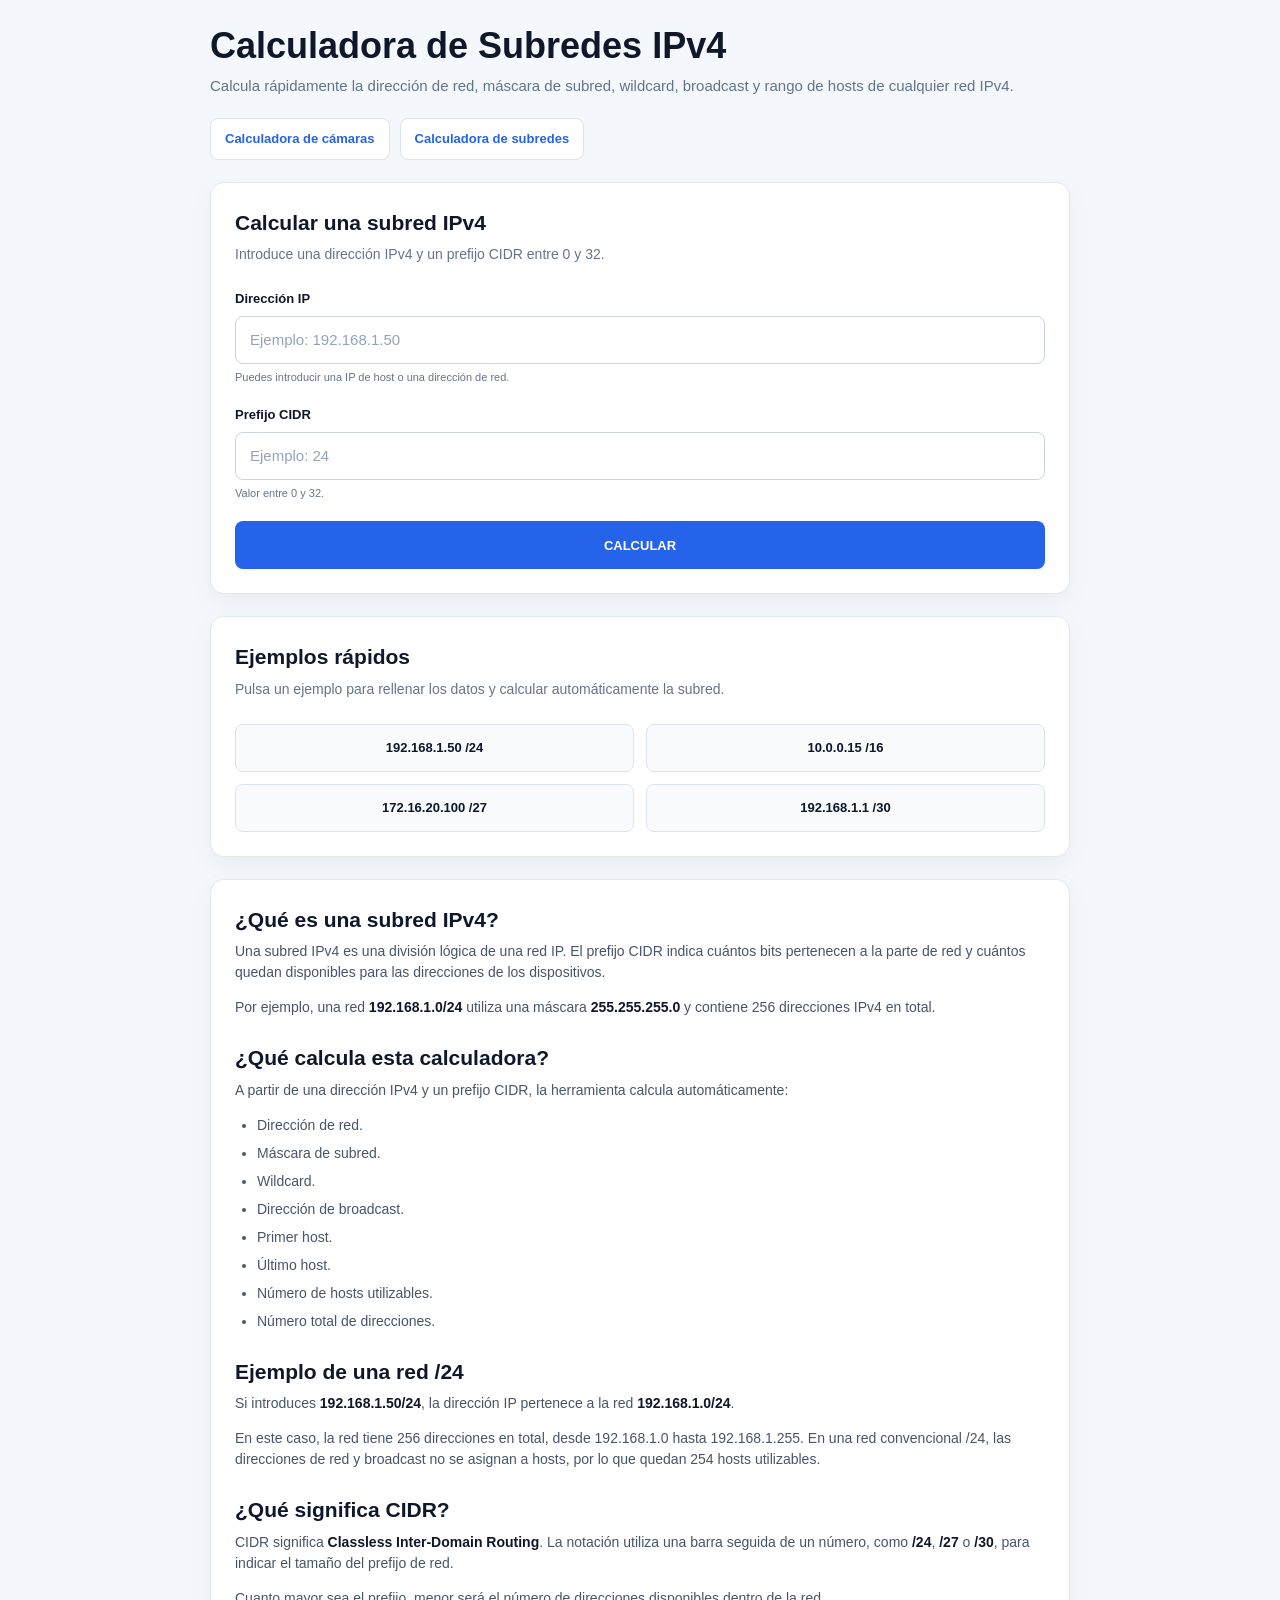
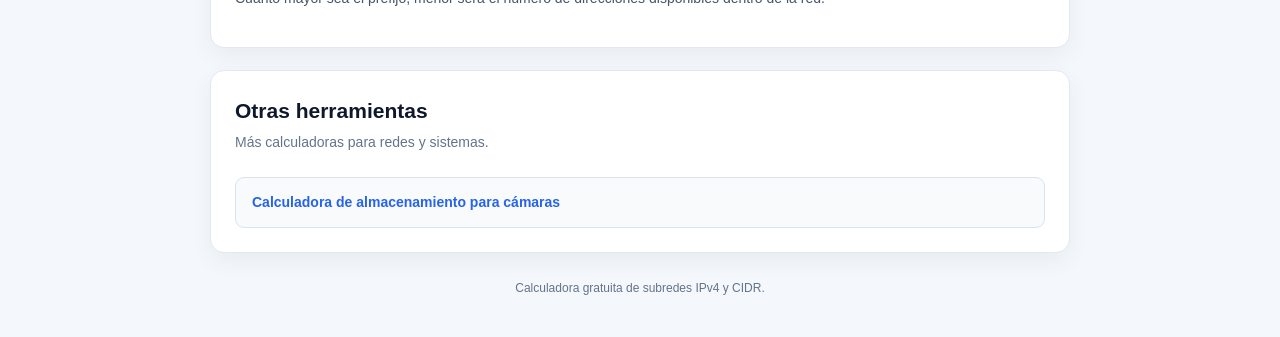
==== index.html @ f76172c8 "Add files via upload" ====
<!DOCTYPE html>
<html lang="es">
<head>
    <meta charset="UTF-8">

    <meta
        name="viewport"
        content="width=device-width, initial-scale=1.0"
    >

    <title>Calculadora de Subredes IPv4 y CIDR | Máscara, Hosts y Broadcast</title>

    <meta
        name="description"
        content="Calculadora gratuita de subredes IPv4 y CIDR. Obtén la dirección de red, máscara de subred, wildcard, broadcast, rango de hosts y número de direcciones."
    >

    <meta
        name="robots"
        content="index, follow"
    >

    <link
        rel="stylesheet"
        href="style.css"
    >
</head>

<body>

    <main class="container">

        <!-- =====================================================
             CABECERA
             ===================================================== -->

        <header class="page-header">

            <h1>Calculadora de Subredes IPv4</h1>

            <p>
                Calcula rápidamente la dirección de red, máscara de subred,
                wildcard, broadcast y rango de hosts de cualquier red IPv4.
            </p>

        </header>


        <!-- =====================================================
             NAVEGACIÓN ENTRE HERRAMIENTAS
             ===================================================== -->

        <nav
            class="tools-navigation"
            aria-label="Herramientas"
        >

            <a href="https://calculadora-camaras.pages.dev/">
                Calculadora de cámaras
            </a>

            <a href="https://calculadora-camaras.pages.dev/subredes/">
                Calculadora de subredes
            </a>

        </nav>


        <!-- =====================================================
             CALCULADORA
             ===================================================== -->

        <section class="card calculator-card">

            <h2>Calcular una subred IPv4</h2>

            <p class="section-description">
                Introduce una dirección IPv4 y un prefijo CIDR entre 0 y 32.
            </p>


            <div class="form-group">

                <label for="ip">
                    Dirección IP
                </label>

                <input
                    type="text"
                    id="ip"
                    name="ip"
                    autocomplete="off"
                    inputmode="decimal"
                    placeholder="Ejemplo: 192.168.1.50"
                >

                <small>
                    Puedes introducir una IP de host o una dirección de red.
                </small>

            </div>


            <div class="form-group">

                <label for="cidr">
                    Prefijo CIDR
                </label>

                <input
                    type="number"
                    id="cidr"
                    name="cidr"
                    min="0"
                    max="32"
                    step="1"
                    autocomplete="off"
                    placeholder="Ejemplo: 24"
                >

                <small>
                    Valor entre 0 y 32.
                </small>

            </div>


            <button
                type="button"
                id="calculateBtn"
                class="calculate-button"
            >
                CALCULAR
            </button>


            <div
                id="errorMessage"
                class="error-message"
                role="alert"
                hidden
            ></div>

        </section>


        <!-- =====================================================
             EJEMPLOS RÁPIDOS
             ===================================================== -->

        <section class="card examples-card">

            <h2>Ejemplos rápidos</h2>

            <p class="section-description">
                Pulsa un ejemplo para rellenar los datos y calcular
                automáticamente la subred.
            </p>


            <div class="examples-grid">

                <button
                    type="button"
                    class="example-button"
                    data-ip="192.168.1.50"
                    data-cidr="24"
                >
                    192.168.1.50 /24
                </button>


                <button
                    type="button"
                    class="example-button"
                    data-ip="10.0.0.15"
                    data-cidr="16"
                >
                    10.0.0.15 /16
                </button>


                <button
                    type="button"
                    class="example-button"
                    data-ip="172.16.20.100"
                    data-cidr="27"
                >
                    172.16.20.100 /27
                </button>


                <button
                    type="button"
                    class="example-button"
                    data-ip="192.168.1.1"
                    data-cidr="30"
                >
                    192.168.1.1 /30
                </button>

            </div>

        </section>


        <!-- =====================================================
             RESULTADOS
             ===================================================== -->

        <section
            id="resultsSection"
            class="card results-card"
            hidden
        >

            <h2>Información de la red</h2>


            <div class="results-grid">

                <div class="result-item">

                    <span class="result-label">
                        Dirección de red
                    </span>

                    <strong id="networkAddress">
                        -
                    </strong>

                </div>


                <div class="result-item">

                    <span class="result-label">
                        Máscara de subred
                    </span>

                    <strong id="subnetMask">
                        -
                    </strong>

                </div>


                <div class="result-item">

                    <span class="result-label">
                        Wildcard
                    </span>

                    <strong id="wildcard">
                        -
                    </strong>

                </div>


                <div class="result-item">

                    <span class="result-label">
                        Broadcast
                    </span>

                    <strong id="broadcast">
                        -
                    </strong>

                </div>


                <div class="result-item">

                    <span class="result-label">
                        Primer host
                    </span>

                    <strong id="firstHost">
                        -
                    </strong>

                </div>


                <div class="result-item">

                    <span class="result-label">
                        Último host
                    </span>

                    <strong id="lastHost">
                        -
                    </strong>

                </div>


                <div class="result-item">

                    <span class="result-label">
                        Hosts utilizables
                    </span>

                    <strong id="usableHosts">
                        -
                    </strong>

                </div>


                <div class="result-item">

                    <span class="result-label">
                        Total de direcciones
                    </span>

                    <strong id="totalAddresses">
                        -
                    </strong>

                </div>


                <div class="result-item">

                    <span class="result-label">
                        Prefijo CIDR
                    </span>

                    <strong id="resultCidr">
                        -
                    </strong>

                </div>


                <div class="result-item">

                    <span class="result-label">
                        Tipo de red
                    </span>

                    <strong id="networkType">
                        -
                    </strong>

                </div>

            </div>


            <div
                id="specialNetworkNote"
                class="special-network-note"
                hidden
            ></div>

        </section>


        <!-- =====================================================
             INFORMACIÓN SEO
             ===================================================== -->

        <section class="card information-card">

            <h2>¿Qué es una subred IPv4?</h2>

            <p>
                Una subred IPv4 es una división lógica de una red IP.
                El prefijo CIDR indica cuántos bits pertenecen a la parte
                de red y cuántos quedan disponibles para las direcciones
                de los dispositivos.
            </p>

            <p>
                Por ejemplo, una red
                <strong>192.168.1.0/24</strong>
                utiliza una máscara
                <strong>255.255.255.0</strong>
                y contiene 256 direcciones IPv4 en total.
            </p>


            <h2>¿Qué calcula esta calculadora?</h2>

            <p>
                A partir de una dirección IPv4 y un prefijo CIDR,
                la herramienta calcula automáticamente:
            </p>

            <ul>

                <li>Dirección de red.</li>

                <li>Máscara de subred.</li>

                <li>Wildcard.</li>

                <li>Dirección de broadcast.</li>

                <li>Primer host.</li>

                <li>Último host.</li>

                <li>Número de hosts utilizables.</li>

                <li>Número total de direcciones.</li>

            </ul>


            <h2>Ejemplo de una red /24</h2>

            <p>
                Si introduces
                <strong>192.168.1.50/24</strong>,
                la dirección IP pertenece a la red
                <strong>192.168.1.0/24</strong>.
            </p>

            <p>
                En este caso, la red tiene 256 direcciones en total,
                desde 192.168.1.0 hasta 192.168.1.255.
                En una red convencional /24, las direcciones de red
                y broadcast no se asignan a hosts, por lo que quedan
                254 hosts utilizables.
            </p>


            <h2>¿Qué significa CIDR?</h2>

            <p>
                CIDR significa
                <strong>Classless Inter-Domain Routing</strong>.
                La notación utiliza una barra seguida de un número,
                como <strong>/24</strong>, <strong>/27</strong> o
                <strong>/30</strong>, para indicar el tamaño del prefijo
                de red.
            </p>

            <p>
                Cuanto mayor sea el prefijo, menor será el número de
                direcciones disponibles dentro de la red.
            </p>

        </section>


        <!-- =====================================================
             OTRAS HERRAMIENTAS
             ===================================================== -->

        <section class="card related-tools">

            <h2>Otras herramientas</h2>

            <p class="section-description">
                Más calculadoras para redes y sistemas.
            </p>

            <a
                href="../"
                class="related-tool-link"
            >
                Calculadora de almacenamiento para cámaras
            </a>

        </section>


        <!-- =====================================================
             PIE
             ===================================================== -->

        <footer class="footer">

            <p>
                Calculadora gratuita de subredes IPv4 y CIDR.
            </p>

        </footer>

    </main>


    <script src="script.js"></script>

</body>
</html>
---- style.css ----
/* =========================================================
   CONFIGURACIÓN GENERAL
   ========================================================= */

* {
    box-sizing: border-box;
}

html {
    scroll-behavior: smooth;
}

body {
    margin: 0;
    padding: 0;
    background: #f4f7fb;
    color: #0f172a;
    font-family:
        Arial,
        Helvetica,
        sans-serif;
    line-height: 1.5;
}


/* =========================================================
   CONTENEDOR
   ========================================================= */

.container {
    width: 100%;
    max-width: 900px;
    margin: 0 auto;
    padding: 24px 20px 40px;
}


/* =========================================================
   CABECERA
   ========================================================= */

.page-header {
    margin-bottom: 20px;
}

.page-header h1 {
    margin: 0 0 8px;
    font-size: 36px;
    line-height: 1.2;
    color: #0f172a;
}

.page-header p {
    margin: 0;
    color: #64748b;
    font-size: 15px;
}


/* =========================================================
   NAVEGACIÓN ENTRE HERRAMIENTAS
   ========================================================= */

.tools-navigation {
    display: flex;
    flex-wrap: wrap;
    gap: 10px;
    margin-bottom: 22px;
}

.tools-navigation a {
    display: inline-flex;
    align-items: center;
    justify-content: center;
    min-height: 42px;
    padding: 9px 14px;
    border: 1px solid #dbe3ec;
    border-radius: 8px;
    background: #ffffff;
    color: #2563eb;
    font-size: 13px;
    font-weight: 700;
    text-decoration: none;
    transition:
        background 0.2s ease,
        border-color 0.2s ease,
        transform 0.1s ease;
}

.tools-navigation a:hover {
    background: #eff6ff;
    border-color: #93c5fd;
}

.tools-navigation a:active {
    transform: translateY(1px);
}

.tools-navigation a[aria-current="page"] {
    background: #eff6ff;
    border-color: #93c5fd;
    color: #1d4ed8;
}


/* =========================================================
   TARJETAS
   ========================================================= */

.card {
    background: #ffffff;
    border: 1px solid #e2e8f0;
    border-radius: 14px;
    padding: 24px;
    margin-bottom: 22px;
    box-shadow:
        0 8px 24px rgba(15, 23, 42, 0.05);
}

.card h2 {
    margin: 0 0 6px;
    font-size: 21px;
    color: #0f172a;
}

.section-description {
    margin: 0 0 24px;
    color: #64748b;
    font-size: 14px;
}


/* =========================================================
   FORMULARIO
   ========================================================= */

.form-group {
    margin-bottom: 20px;
}

.form-group label {
    display: block;
    margin-bottom: 7px;
    font-size: 13px;
    font-weight: 700;
    color: #0f172a;
}

.form-group input {
    width: 100%;
    height: 48px;
    padding: 0 14px;
    border: 1px solid #cbd5e1;
    border-radius: 8px;
    background: #ffffff;
    color: #0f172a;
    font-size: 15px;
    outline: none;
    transition:
        border-color 0.2s ease,
        box-shadow 0.2s ease;
}

.form-group input::placeholder {
    color: #94a3b8;
}

.form-group input:focus {
    border-color: #2563eb;
    box-shadow:
        0 0 0 3px rgba(37, 99, 235, 0.12);
}

.form-group small {
    display: block;
    margin-top: 5px;
    color: #64748b;
    font-size: 11px;
}


/* =========================================================
   BOTÓN CALCULAR
   ========================================================= */

.calculate-button {
    width: 100%;
    height: 48px;
    border: 0;
    border-radius: 8px;
    background: #2563eb;
    color: #ffffff;
    font-size: 13px;
    font-weight: 700;
    cursor: pointer;
    transition:
        background 0.2s ease,
        transform 0.1s ease;
}

.calculate-button:hover {
    background: #1d4ed8;
}

.calculate-button:active {
    transform: translateY(1px);
}


/* =========================================================
   ERRORES
   ========================================================= */

.error-message {
    margin-top: 16px;
    padding: 12px 14px;
    border-radius: 8px;
    border: 1px solid #fecaca;
    background: #fef2f2;
    color: #b91c1c;
    font-size: 14px;
}


/* =========================================================
   EJEMPLOS
   ========================================================= */

.examples-grid {
    display: grid;
    grid-template-columns: repeat(2, 1fr);
    gap: 12px;
}

.example-button {
    min-height: 48px;
    padding: 10px 14px;
    border: 1px solid #dbe3ec;
    border-radius: 8px;
    background: #f8fafc;
    color: #0f172a;
    font-size: 13px;
    font-weight: 700;
    cursor: pointer;
    transition:
        background 0.2s ease,
        border-color 0.2s ease,
        transform 0.1s ease;
}

.example-button:hover {
    background: #eff6ff;
    border-color: #93c5fd;
}

.example-button:active {
    transform: translateY(1px);
}


/* =========================================================
   RESULTADOS
   ========================================================= */

.results-grid {
    display: grid;
    grid-template-columns: repeat(2, 1fr);
    gap: 12px;
}

.result-item {
    min-height: 70px;
    padding: 12px 14px;
    border: 1px solid #dbe3ec;
    border-radius: 9px;
    background: #f8fafc;
    display: flex;
    flex-direction: column;
    justify-content: center;
}

.result-label {
    display: block;
    margin-bottom: 4px;
    color: #64748b;
    font-size: 11px;
}

.result-item strong {
    color: #0f172a;
    font-size: 14px;
    word-break: break-word;
}


/* =========================================================
   NOTAS ESPECIALES /31 Y /32
   ========================================================= */

.special-network-note {
    margin-top: 20px;
    padding: 14px 16px;
    border-radius: 10px;
    background: #f1f5f9;
    border: 1px solid #dbe3ec;
    color: #334155;
    font-size: 14px;
    line-height: 1.5;
}

.special-network-note strong {
    color: #0f172a;
}


/* =========================================================
   INFORMACIÓN SEO
   ========================================================= */

.information-card h2 {
    margin-top: 24px;
}

.information-card h2:first-child {
    margin-top: 0;
}

.information-card p {
    margin: 0 0 14px;
    color: #475569;
    font-size: 14px;
}

.information-card ul {
    margin: 0 0 20px;
    padding-left: 22px;
    color: #475569;
    font-size: 14px;
}

.information-card li {
    margin-bottom: 7px;
}

.information-card strong {
    color: #0f172a;
}


/* =========================================================
   OTRAS HERRAMIENTAS
   ========================================================= */

.related-tools {
    margin-bottom: 22px;
}

.related-tool-link {
    display: block;
    padding: 14px 16px;
    border: 1px solid #dbe3ec;
    border-radius: 9px;
    background: #f8fafc;
    color: #2563eb;
    font-size: 14px;
    font-weight: 700;
    text-decoration: none;
    transition:
        background 0.2s ease,
        border-color 0.2s ease;
}

.related-tool-link:hover {
    background: #eff6ff;
    border-color: #93c5fd;
}


/* =========================================================
   FOOTER
   ========================================================= */

.footer {
    text-align: center;
    color: #64748b;
    font-size: 12px;
    padding-top: 4px;
}

.footer p {
    margin: 0;
}


/* =========================================================
   RESPONSIVE
   ========================================================= */

@media (max-width: 650px) {

    .container {
        padding: 18px 14px 30px;
    }

    .page-header h1 {
        font-size: 29px;
    }

    .page-header p {
        font-size: 14px;
    }

    .card {
        padding: 20px;
        border-radius: 12px;
    }

    .tools-navigation {
        display: grid;
        grid-template-columns: 1fr 1fr;
    }

    .tools-navigation a {
        width: 100%;
        text-align: center;
    }

    .examples-grid,
    .results-grid {
        grid-template-columns: 1fr;
    }

    .example-button {
        min-height: 50px;
    }
}


/* =========================================================
   PANTALLAS MUY PEQUEÑAS
   ========================================================= */

@media (max-width: 380px) {

    .container {
        padding-left: 10px;
        padding-right: 10px;
    }

    .card {
        padding: 16px;
    }

    .page-header h1 {
        font-size: 26px;
    }

    .tools-navigation {
        grid-template-columns: 1fr;
    }
}
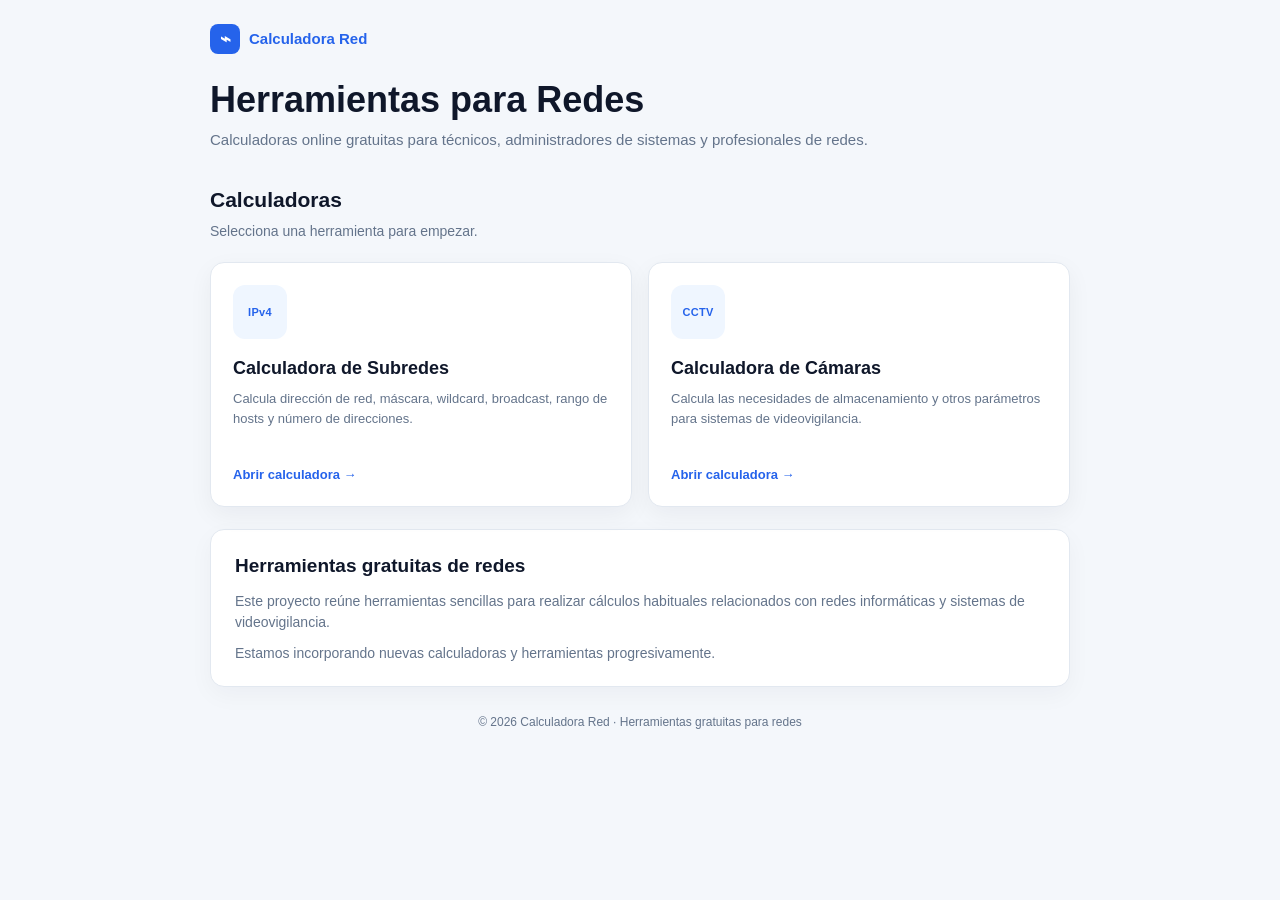
==== commit 7eb03f6a: "Add files via upload" ====
--- a/index.html
+++ b/index.html
@@ -3,482 +3,158 @@
 <head>
     <meta charset="UTF-8">
 
-    <meta
-        name="viewport"
-        content="width=device-width, initial-scale=1.0"
-    >
+    <meta name="viewport" content="width=device-width, initial-scale=1.0">
 
-    <title>Calculadora de Subredes IPv4 y CIDR | Máscara, Hosts y Broadcast</title>
+    <title>Calculadoras de Red | IPv4, Subredes y Cámaras</title>
 
     <meta
         name="description"
-        content="Calculadora gratuita de subredes IPv4 y CIDR. Obtén la dirección de red, máscara de subred, wildcard, broadcast, rango de hosts y número de direcciones."
+        content="Herramientas online gratuitas para redes: calculadora de subredes IPv4, CIDR y calculadora de cámaras de videovigilancia."
     >
 
     <meta
-        name="robots"
-        content="index, follow"
+        name="keywords"
+        content="calculadora redes, calculadora subredes, IPv4, CIDR, subnet calculator, calculadora cámaras, videovigilancia"
     >
 
-    <link
-        rel="stylesheet"
-        href="style.css"
-    >
+    <meta name="robots" content="index, follow">
+
+    <link rel="stylesheet" href="style.css">
 </head>
 
 <body>
 
     <main class="container">
 
-        <!-- =====================================================
-             CABECERA
-             ===================================================== -->
+        <!-- CABECERA -->
 
         <header class="page-header">
 
-            <h1>Calculadora de Subredes IPv4</h1>
+            <div class="brand">
+                <div class="brand-icon">⌁</div>
+
+                <span>Calculadora Red</span>
+            </div>
+
+            <h1>Herramientas para Redes</h1>
 
             <p>
-                Calcula rápidamente la dirección de red, máscara de subred,
-                wildcard, broadcast y rango de hosts de cualquier red IPv4.
+                Calculadoras online gratuitas para técnicos,
+                administradores de sistemas y profesionales de redes.
             </p>
 
         </header>
 
 
-        <!-- =====================================================
-             NAVEGACIÓN ENTRE HERRAMIENTAS
-             ===================================================== -->
+        <!-- HERRAMIENTAS -->
 
-        <nav
-            class="tools-navigation"
-            aria-label="Herramientas"
-        >
+        <section class="tools-section">
 
-            <a href="https://calculadora-camaras.pages.dev/">
-                Calculadora de cámaras
-            </a>
-
-            <a href="https://calculadora-camaras.pages.dev/subredes/">
-                Calculadora de subredes
-            </a>
-
-        </nav>
-
-
-        <!-- =====================================================
-             CALCULADORA
-             ===================================================== -->
-
-        <section class="card calculator-card">
-
-            <h2>Calcular una subred IPv4</h2>
+            <h2>Calculadoras</h2>
 
             <p class="section-description">
-                Introduce una dirección IPv4 y un prefijo CIDR entre 0 y 32.
+                Selecciona una herramienta para empezar.
             </p>
 
 
-            <div class="form-group">
+            <div class="tools-grid">
 
-                <label for="ip">
-                    Dirección IP
-                </label>
 
-                <input
-                    type="text"
-                    id="ip"
-                    name="ip"
-                    autocomplete="off"
-                    inputmode="decimal"
-                    placeholder="Ejemplo: 192.168.1.50"
+                <!-- SUBREDES -->
+
+                <a
+                    href="subredes/index.html"
+                    class="tool-card"
                 >
 
-                <small>
-                    Puedes introducir una IP de host o una dirección de red.
-                </small>
+                    <div class="tool-icon">
+                        IPv4
+                    </div>
 
-            </div>
+                    <div class="tool-content">
+
+                        <h3>
+                            Calculadora de Subredes
+                        </h3>
+
+                        <p>
+                            Calcula dirección de red, máscara,
+                            wildcard, broadcast, rango de hosts
+                            y número de direcciones.
+                        </p>
+
+                        <span class="tool-link">
+                            Abrir calculadora →
+                        </span>
+
+                    </div>
+
+                </a>
 
 
-            <div class="form-group">
+                <!-- CÁMARAS -->
 
-                <label for="cidr">
-                    Prefijo CIDR
-                </label>
-
-                <input
-                    type="number"
-                    id="cidr"
-                    name="cidr"
-                    min="0"
-                    max="32"
-                    step="1"
-                    autocomplete="off"
-                    placeholder="Ejemplo: 24"
+                <a
+                    href="camaras/index.html"
+                    class="tool-card"
                 >
 
-                <small>
-                    Valor entre 0 y 32.
-                </small>
+                    <div class="tool-icon">
+                        CCTV
+                    </div>
 
-            </div>
+                    <div class="tool-content">
 
+                        <h3>
+                            Calculadora de Cámaras
+                        </h3>
 
-            <button
-                type="button"
-                id="calculateBtn"
-                class="calculate-button"
-            >
-                CALCULAR
-            </button>
+                        <p>
+                            Calcula las necesidades de almacenamiento
+                            y otros parámetros para sistemas de
+                            videovigilancia.
+                        </p>
 
+                        <span class="tool-link">
+                            Abrir calculadora →
+                        </span>
 
-            <div
-                id="errorMessage"
-                class="error-message"
-                role="alert"
-                hidden
-            ></div>
+                    </div>
 
-        </section>
+                </a>
 
-
-        <!-- =====================================================
-             EJEMPLOS RÁPIDOS
-             ===================================================== -->
-
-        <section class="card examples-card">
-
-            <h2>Ejemplos rápidos</h2>
-
-            <p class="section-description">
-                Pulsa un ejemplo para rellenar los datos y calcular
-                automáticamente la subred.
-            </p>
-
-
-            <div class="examples-grid">
-
-                <button
-                    type="button"
-                    class="example-button"
-                    data-ip="192.168.1.50"
-                    data-cidr="24"
-                >
-                    192.168.1.50 /24
-                </button>
-
-
-                <button
-                    type="button"
-                    class="example-button"
-                    data-ip="10.0.0.15"
-                    data-cidr="16"
-                >
-                    10.0.0.15 /16
-                </button>
-
-
-                <button
-                    type="button"
-                    class="example-button"
-                    data-ip="172.16.20.100"
-                    data-cidr="27"
-                >
-                    172.16.20.100 /27
-                </button>
-
-
-                <button
-                    type="button"
-                    class="example-button"
-                    data-ip="192.168.1.1"
-                    data-cidr="30"
-                >
-                    192.168.1.1 /30
-                </button>
 
             </div>
 
         </section>
 
 
-        <!-- =====================================================
-             RESULTADOS
-             ===================================================== -->
+        <!-- INFORMACIÓN -->
 
-        <section
-            id="resultsSection"
-            class="card results-card"
-            hidden
-        >
+        <section class="info-card">
 
-            <h2>Información de la red</h2>
-
-
-            <div class="results-grid">
-
-                <div class="result-item">
-
-                    <span class="result-label">
-                        Dirección de red
-                    </span>
-
-                    <strong id="networkAddress">
-                        -
-                    </strong>
-
-                </div>
-
-
-                <div class="result-item">
-
-                    <span class="result-label">
-                        Máscara de subred
-                    </span>
-
-                    <strong id="subnetMask">
-                        -
-                    </strong>
-
-                </div>
-
-
-                <div class="result-item">
-
-                    <span class="result-label">
-                        Wildcard
-                    </span>
-
-                    <strong id="wildcard">
-                        -
-                    </strong>
-
-                </div>
-
-
-                <div class="result-item">
-
-                    <span class="result-label">
-                        Broadcast
-                    </span>
-
-                    <strong id="broadcast">
-                        -
-                    </strong>
-
-                </div>
-
-
-                <div class="result-item">
-
-                    <span class="result-label">
-                        Primer host
-                    </span>
-
-                    <strong id="firstHost">
-                        -
-                    </strong>
-
-                </div>
-
-
-                <div class="result-item">
-
-                    <span class="result-label">
-                        Último host
-                    </span>
-
-                    <strong id="lastHost">
-                        -
-                    </strong>
-
-                </div>
-
-
-                <div class="result-item">
-
-                    <span class="result-label">
-                        Hosts utilizables
-                    </span>
-
-                    <strong id="usableHosts">
-                        -
-                    </strong>
-
-                </div>
-
-
-                <div class="result-item">
-
-                    <span class="result-label">
-                        Total de direcciones
-                    </span>
-
-                    <strong id="totalAddresses">
-                        -
-                    </strong>
-
-                </div>
-
-
-                <div class="result-item">
-
-                    <span class="result-label">
-                        Prefijo CIDR
-                    </span>
-
-                    <strong id="resultCidr">
-                        -
-                    </strong>
-
-                </div>
-
-
-                <div class="result-item">
-
-                    <span class="result-label">
-                        Tipo de red
-                    </span>
-
-                    <strong id="networkType">
-                        -
-                    </strong>
-
-                </div>
-
-            </div>
-
-
-            <div
-                id="specialNetworkNote"
-                class="special-network-note"
-                hidden
-            ></div>
-
-        </section>
-
-
-        <!-- =====================================================
-             INFORMACIÓN SEO
-             ===================================================== -->
-
-        <section class="card information-card">
-
-            <h2>¿Qué es una subred IPv4?</h2>
+            <h2>Herramientas gratuitas de redes</h2>
 
             <p>
-                Una subred IPv4 es una división lógica de una red IP.
-                El prefijo CIDR indica cuántos bits pertenecen a la parte
-                de red y cuántos quedan disponibles para las direcciones
-                de los dispositivos.
+                Este proyecto reúne herramientas sencillas para
+                realizar cálculos habituales relacionados con redes
+                informáticas y sistemas de videovigilancia.
             </p>
 
             <p>
-                Por ejemplo, una red
-                <strong>192.168.1.0/24</strong>
-                utiliza una máscara
-                <strong>255.255.255.0</strong>
-                y contiene 256 direcciones IPv4 en total.
-            </p>
-
-
-            <h2>¿Qué calcula esta calculadora?</h2>
-
-            <p>
-                A partir de una dirección IPv4 y un prefijo CIDR,
-                la herramienta calcula automáticamente:
-            </p>
-
-            <ul>
-
-                <li>Dirección de red.</li>
-
-                <li>Máscara de subred.</li>
-
-                <li>Wildcard.</li>
-
-                <li>Dirección de broadcast.</li>
-
-                <li>Primer host.</li>
-
-                <li>Último host.</li>
-
-                <li>Número de hosts utilizables.</li>
-
-                <li>Número total de direcciones.</li>
-
-            </ul>
-
-
-            <h2>Ejemplo de una red /24</h2>
-
-            <p>
-                Si introduces
-                <strong>192.168.1.50/24</strong>,
-                la dirección IP pertenece a la red
-                <strong>192.168.1.0/24</strong>.
-            </p>
-
-            <p>
-                En este caso, la red tiene 256 direcciones en total,
-                desde 192.168.1.0 hasta 192.168.1.255.
-                En una red convencional /24, las direcciones de red
-                y broadcast no se asignan a hosts, por lo que quedan
-                254 hosts utilizables.
-            </p>
-
-
-            <h2>¿Qué significa CIDR?</h2>
-
-            <p>
-                CIDR significa
-                <strong>Classless Inter-Domain Routing</strong>.
-                La notación utiliza una barra seguida de un número,
-                como <strong>/24</strong>, <strong>/27</strong> o
-                <strong>/30</strong>, para indicar el tamaño del prefijo
-                de red.
-            </p>
-
-            <p>
-                Cuanto mayor sea el prefijo, menor será el número de
-                direcciones disponibles dentro de la red.
+                Estamos incorporando nuevas calculadoras y
+                herramientas progresivamente.
             </p>
 
         </section>
 
 
-        <!-- =====================================================
-             OTRAS HERRAMIENTAS
-             ===================================================== -->
-
-        <section class="card related-tools">
-
-            <h2>Otras herramientas</h2>
-
-            <p class="section-description">
-                Más calculadoras para redes y sistemas.
-            </p>
-
-            <a
-                href="../"
-                class="related-tool-link"
-            >
-                Calculadora de almacenamiento para cámaras
-            </a>
-
-        </section>
-
-
-        <!-- =====================================================
-             PIE
-             ===================================================== -->
+        <!-- FOOTER -->
 
         <footer class="footer">
 
             <p>
-                Calculadora gratuita de subredes IPv4 y CIDR.
+                © 2026 Calculadora Red · Herramientas gratuitas para redes
             </p>
 
         </footer>
--- a/style.css
+++ b/style.css
@@ -15,10 +15,7 @@
     padding: 0;
     background: #f4f7fb;
     color: #0f172a;
-    font-family:
-        Arial,
-        Helvetica,
-        sans-serif;
+    font-family: Arial, Helvetica, sans-serif;
     line-height: 1.5;
 }
 
@@ -40,339 +37,226 @@
    ========================================================= */
 
 .page-header {
-    margin-bottom: 20px;
-}
-
-.page-header h1 {
-    margin: 0 0 8px;
-    font-size: 36px;
-    line-height: 1.2;
-    color: #0f172a;
-}
-
-.page-header p {
-    margin: 0;
-    color: #64748b;
+    margin-bottom: 32px;
+}
+
+.brand {
+    display: flex;
+    align-items: center;
+    gap: 9px;
+    margin-bottom: 24px;
+
+    color: #2563eb;
     font-size: 15px;
-}
-
-
-/* =========================================================
-   NAVEGACIÓN ENTRE HERRAMIENTAS
-   ========================================================= */
-
-.tools-navigation {
-    display: flex;
-    flex-wrap: wrap;
-    gap: 10px;
-    margin-bottom: 22px;
-}
-
-.tools-navigation a {
-    display: inline-flex;
+    font-weight: 700;
+}
+
+.brand-icon {
+    width: 30px;
+    height: 30px;
+
+    display: flex;
     align-items: center;
     justify-content: center;
-    min-height: 42px;
-    padding: 9px 14px;
-    border: 1px solid #dbe3ec;
-    border-radius: 8px;
-    background: #ffffff;
-    color: #2563eb;
-    font-size: 13px;
-    font-weight: 700;
-    text-decoration: none;
-    transition:
-        background 0.2s ease,
-        border-color 0.2s ease,
-        transform 0.1s ease;
-}
-
-.tools-navigation a:hover {
-    background: #eff6ff;
-    border-color: #93c5fd;
-}
-
-.tools-navigation a:active {
-    transform: translateY(1px);
-}
-
-.tools-navigation a[aria-current="page"] {
-    background: #eff6ff;
-    border-color: #93c5fd;
-    color: #1d4ed8;
-}
-
-
-/* =========================================================
-   TARJETAS
-   ========================================================= */
-
-.card {
-    background: #ffffff;
-    border: 1px solid #e2e8f0;
-    border-radius: 14px;
-    padding: 24px;
-    margin-bottom: 22px;
-    box-shadow:
-        0 8px 24px rgba(15, 23, 42, 0.05);
-}
-
-.card h2 {
-    margin: 0 0 6px;
-    font-size: 21px;
-    color: #0f172a;
-}
-
-.section-description {
-    margin: 0 0 24px;
-    color: #64748b;
-    font-size: 14px;
-}
-
-
-/* =========================================================
-   FORMULARIO
-   ========================================================= */
-
-.form-group {
-    margin-bottom: 20px;
-}
-
-.form-group label {
-    display: block;
-    margin-bottom: 7px;
-    font-size: 13px;
-    font-weight: 700;
-    color: #0f172a;
-}
-
-.form-group input {
-    width: 100%;
-    height: 48px;
-    padding: 0 14px;
-    border: 1px solid #cbd5e1;
-    border-radius: 8px;
-    background: #ffffff;
-    color: #0f172a;
-    font-size: 15px;
-    outline: none;
-    transition:
-        border-color 0.2s ease,
-        box-shadow 0.2s ease;
-}
-
-.form-group input::placeholder {
-    color: #94a3b8;
-}
-
-.form-group input:focus {
-    border-color: #2563eb;
-    box-shadow:
-        0 0 0 3px rgba(37, 99, 235, 0.12);
-}
-
-.form-group small {
-    display: block;
-    margin-top: 5px;
-    color: #64748b;
-    font-size: 11px;
-}
-
-
-/* =========================================================
-   BOTÓN CALCULAR
-   ========================================================= */
-
-.calculate-button {
-    width: 100%;
-    height: 48px;
-    border: 0;
+
     border-radius: 8px;
     background: #2563eb;
     color: #ffffff;
+
+    font-size: 18px;
+    font-weight: 700;
+}
+
+.page-header h1 {
+    margin: 0 0 8px;
+
+    font-size: 36px;
+    line-height: 1.2;
+
+    color: #0f172a;
+}
+
+.page-header p {
+    max-width: 680px;
+
+    margin: 0;
+
+    color: #64748b;
+    font-size: 15px;
+}
+
+
+/* =========================================================
+   SECCIÓN HERRAMIENTAS
+   ========================================================= */
+
+.tools-section {
+    margin-bottom: 22px;
+}
+
+.tools-section h2 {
+    margin: 0 0 6px;
+
+    font-size: 21px;
+    color: #0f172a;
+}
+
+.section-description {
+    margin: 0 0 20px;
+
+    color: #64748b;
+    font-size: 14px;
+}
+
+
+/* =========================================================
+   GRID DE HERRAMIENTAS
+   ========================================================= */
+
+.tools-grid {
+    display: grid;
+    grid-template-columns: repeat(2, 1fr);
+    gap: 16px;
+}
+
+
+/* =========================================================
+   TARJETAS DE HERRAMIENTAS
+   ========================================================= */
+
+.tool-card {
+    display: flex;
+    flex-direction: column;
+
+    min-height: 245px;
+
+    padding: 22px;
+
+    background: #ffffff;
+
+    border: 1px solid #e2e8f0;
+    border-radius: 14px;
+
+    text-decoration: none;
+
+    box-shadow:
+        0 8px 24px rgba(15, 23, 42, 0.05);
+
+    transition:
+        transform 0.15s ease,
+        border-color 0.2s ease,
+        box-shadow 0.2s ease;
+}
+
+.tool-card:hover {
+    transform: translateY(-2px);
+
+    border-color: #93c5fd;
+
+    box-shadow:
+        0 12px 30px rgba(15, 23, 42, 0.09);
+}
+
+
+/* =========================================================
+   ICONOS
+   ========================================================= */
+
+.tool-icon {
+    width: 54px;
+    height: 54px;
+
+    display: flex;
+    align-items: center;
+    justify-content: center;
+
+    margin-bottom: 18px;
+
+    border-radius: 12px;
+
+    background: #eff6ff;
+    color: #2563eb;
+
+    font-size: 11px;
+    font-weight: 800;
+    letter-spacing: 0.3px;
+}
+
+
+/* =========================================================
+   CONTENIDO TARJETAS
+   ========================================================= */
+
+.tool-content {
+    display: flex;
+    flex-direction: column;
+
+    flex: 1;
+}
+
+.tool-content h3 {
+    margin: 0 0 8px;
+
+    color: #0f172a;
+
+    font-size: 18px;
+    line-height: 1.3;
+}
+
+.tool-content p {
+    margin: 0 0 18px;
+
+    color: #64748b;
+
+    font-size: 13px;
+    line-height: 1.55;
+}
+
+.tool-link {
+    margin-top: auto;
+
+    color: #2563eb;
+
     font-size: 13px;
     font-weight: 700;
-    cursor: pointer;
-    transition:
-        background 0.2s ease,
-        transform 0.1s ease;
-}
-
-.calculate-button:hover {
-    background: #1d4ed8;
-}
-
-.calculate-button:active {
-    transform: translateY(1px);
-}
-
-
-/* =========================================================
-   ERRORES
-   ========================================================= */
-
-.error-message {
-    margin-top: 16px;
-    padding: 12px 14px;
-    border-radius: 8px;
-    border: 1px solid #fecaca;
-    background: #fef2f2;
-    color: #b91c1c;
+}
+
+
+/* =========================================================
+   INFORMACIÓN
+   ========================================================= */
+
+.info-card {
+    padding: 22px 24px;
+
+    margin-bottom: 22px;
+
+    background: #ffffff;
+
+    border: 1px solid #e2e8f0;
+    border-radius: 14px;
+
+    box-shadow:
+        0 8px 24px rgba(15, 23, 42, 0.04);
+}
+
+.info-card h2 {
+    margin: 0 0 10px;
+
+    font-size: 19px;
+    color: #0f172a;
+}
+
+.info-card p {
+    margin: 0 0 10px;
+
+    color: #64748b;
+
     font-size: 14px;
 }
 
-
-/* =========================================================
-   EJEMPLOS
-   ========================================================= */
-
-.examples-grid {
-    display: grid;
-    grid-template-columns: repeat(2, 1fr);
-    gap: 12px;
-}
-
-.example-button {
-    min-height: 48px;
-    padding: 10px 14px;
-    border: 1px solid #dbe3ec;
-    border-radius: 8px;
-    background: #f8fafc;
-    color: #0f172a;
-    font-size: 13px;
-    font-weight: 700;
-    cursor: pointer;
-    transition:
-        background 0.2s ease,
-        border-color 0.2s ease,
-        transform 0.1s ease;
-}
-
-.example-button:hover {
-    background: #eff6ff;
-    border-color: #93c5fd;
-}
-
-.example-button:active {
-    transform: translateY(1px);
-}
-
-
-/* =========================================================
-   RESULTADOS
-   ========================================================= */
-
-.results-grid {
-    display: grid;
-    grid-template-columns: repeat(2, 1fr);
-    gap: 12px;
-}
-
-.result-item {
-    min-height: 70px;
-    padding: 12px 14px;
-    border: 1px solid #dbe3ec;
-    border-radius: 9px;
-    background: #f8fafc;
-    display: flex;
-    flex-direction: column;
-    justify-content: center;
-}
-
-.result-label {
-    display: block;
-    margin-bottom: 4px;
-    color: #64748b;
-    font-size: 11px;
-}
-
-.result-item strong {
-    color: #0f172a;
-    font-size: 14px;
-    word-break: break-word;
-}
-
-
-/* =========================================================
-   NOTAS ESPECIALES /31 Y /32
-   ========================================================= */
-
-.special-network-note {
-    margin-top: 20px;
-    padding: 14px 16px;
-    border-radius: 10px;
-    background: #f1f5f9;
-    border: 1px solid #dbe3ec;
-    color: #334155;
-    font-size: 14px;
-    line-height: 1.5;
-}
-
-.special-network-note strong {
-    color: #0f172a;
-}
-
-
-/* =========================================================
-   INFORMACIÓN SEO
-   ========================================================= */
-
-.information-card h2 {
-    margin-top: 24px;
-}
-
-.information-card h2:first-child {
-    margin-top: 0;
-}
-
-.information-card p {
-    margin: 0 0 14px;
-    color: #475569;
-    font-size: 14px;
-}
-
-.information-card ul {
-    margin: 0 0 20px;
-    padding-left: 22px;
-    color: #475569;
-    font-size: 14px;
-}
-
-.information-card li {
-    margin-bottom: 7px;
-}
-
-.information-card strong {
-    color: #0f172a;
-}
-
-
-/* =========================================================
-   OTRAS HERRAMIENTAS
-   ========================================================= */
-
-.related-tools {
-    margin-bottom: 22px;
-}
-
-.related-tool-link {
-    display: block;
-    padding: 14px 16px;
-    border: 1px solid #dbe3ec;
-    border-radius: 9px;
-    background: #f8fafc;
-    color: #2563eb;
-    font-size: 14px;
-    font-weight: 700;
-    text-decoration: none;
-    transition:
-        background 0.2s ease,
-        border-color 0.2s ease;
-}
-
-.related-tool-link:hover {
-    background: #eff6ff;
-    border-color: #93c5fd;
+.info-card p:last-child {
+    margin-bottom: 0;
 }
 
 
@@ -381,10 +265,13 @@
    ========================================================= */
 
 .footer {
+    padding-top: 4px;
+
     text-align: center;
-    color: #64748b;
+
+    color: #64748b;
+
     font-size: 12px;
-    padding-top: 4px;
 }
 
 .footer p {
@@ -402,6 +289,10 @@
         padding: 18px 14px 30px;
     }
 
+    .page-header {
+        margin-bottom: 26px;
+    }
+
     .page-header h1 {
         font-size: 29px;
     }
@@ -410,28 +301,16 @@
         font-size: 14px;
     }
 
-    .card {
+    .tools-grid {
+        grid-template-columns: 1fr;
+    }
+
+    .tool-card {
+        min-height: 220px;
+    }
+
+    .info-card {
         padding: 20px;
-        border-radius: 12px;
-    }
-
-    .tools-navigation {
-        display: grid;
-        grid-template-columns: 1fr 1fr;
-    }
-
-    .tools-navigation a {
-        width: 100%;
-        text-align: center;
-    }
-
-    .examples-grid,
-    .results-grid {
-        grid-template-columns: 1fr;
-    }
-
-    .example-button {
-        min-height: 50px;
     }
 }
 
@@ -447,15 +326,15 @@
         padding-right: 10px;
     }
 
-    .card {
-        padding: 16px;
-    }
-
     .page-header h1 {
         font-size: 26px;
     }
 
-    .tools-navigation {
-        grid-template-columns: 1fr;
+    .tool-card {
+        padding: 18px;
+    }
+
+    .info-card {
+        padding: 16px;
     }
 }
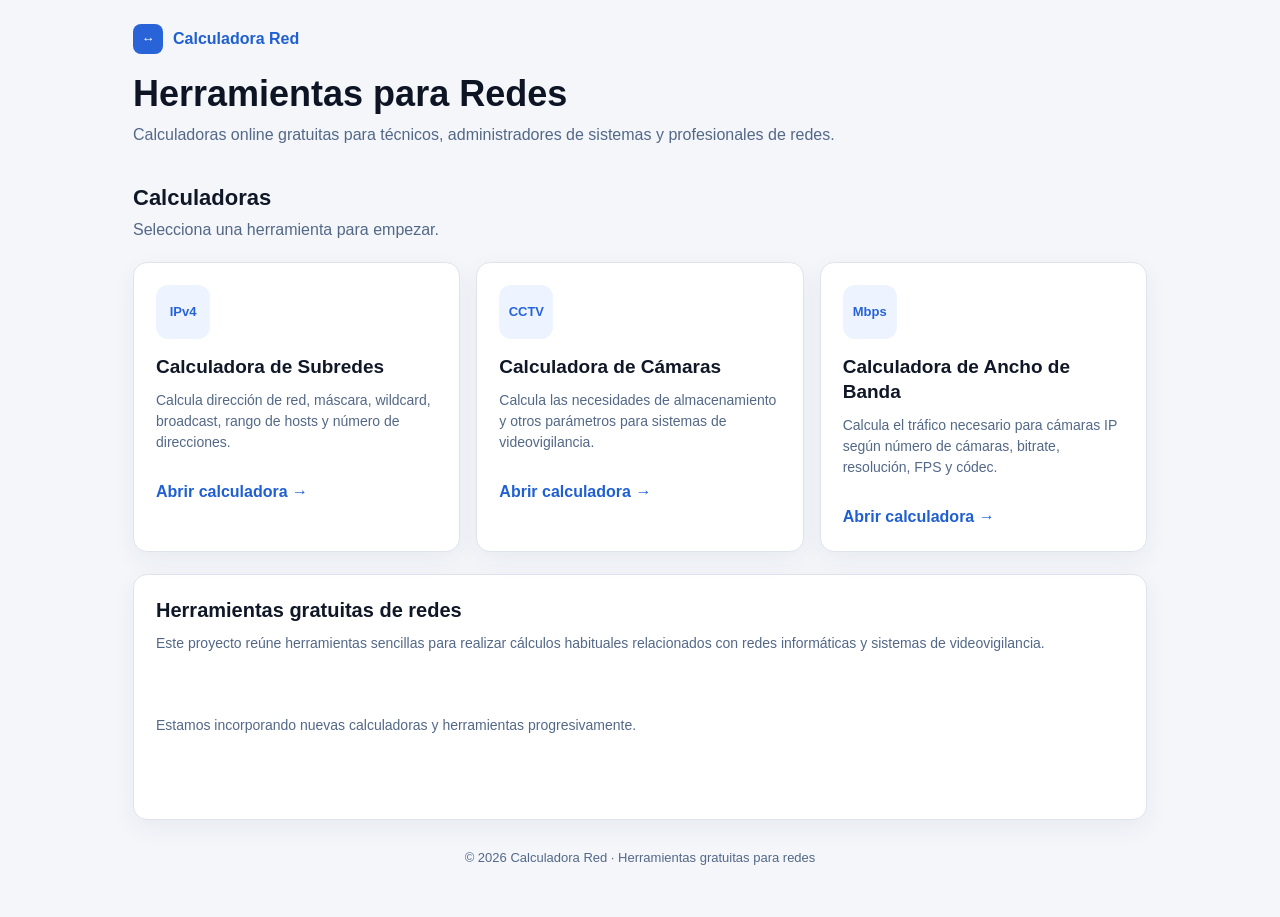
==== commit fcf5558d: "Add files via upload" ====
--- a/index.html
+++ b/index.html
@@ -1,168 +1,188 @@
-<!DOCTYPE html>
-<html lang="es">
-<head>
-    <meta charset="UTF-8">
-
-    <meta name="viewport" content="width=device-width, initial-scale=1.0">
-
-    <title>Calculadoras de Red | IPv4, Subredes y Cámaras</title>
-
-    <meta
-        name="description"
-        content="Herramientas online gratuitas para redes: calculadora de subredes IPv4, CIDR y calculadora de cámaras de videovigilancia."
-    >
-
-    <meta
-        name="keywords"
-        content="calculadora redes, calculadora subredes, IPv4, CIDR, subnet calculator, calculadora cámaras, videovigilancia"
-    >
-
-    <meta name="robots" content="index, follow">
-
-    <link rel="stylesheet" href="style.css">
-</head>
-
-<body>
-
-    <main class="container">
-
-        <!-- CABECERA -->
-
-        <header class="page-header">
-
-            <div class="brand">
-                <div class="brand-icon">⌁</div>
-
-                <span>Calculadora Red</span>
-            </div>
-
-            <h1>Herramientas para Redes</h1>
-
-            <p>
-                Calculadoras online gratuitas para técnicos,
-                administradores de sistemas y profesionales de redes.
-            </p>
-
-        </header>
-
-
-        <!-- HERRAMIENTAS -->
-
-        <section class="tools-section">
-
-            <h2>Calculadoras</h2>
-
-            <p class="section-description">
-                Selecciona una herramienta para empezar.
-            </p>
-
-
-            <div class="tools-grid">
-
-
-                <!-- SUBREDES -->
-
-                <a
-                    href="subredes/index.html"
-                    class="tool-card"
-                >
-
-                    <div class="tool-icon">
-                        IPv4
-                    </div>
-
-                    <div class="tool-content">
-
-                        <h3>
-                            Calculadora de Subredes
-                        </h3>
-
-                        <p>
-                            Calcula dirección de red, máscara,
-                            wildcard, broadcast, rango de hosts
-                            y número de direcciones.
-                        </p>
-
-                        <span class="tool-link">
-                            Abrir calculadora →
-                        </span>
-
-                    </div>
-
-                </a>
-
-
-                <!-- CÁMARAS -->
-
-                <a
-                    href="camaras/index.html"
-                    class="tool-card"
-                >
-
-                    <div class="tool-icon">
-                        CCTV
-                    </div>
-
-                    <div class="tool-content">
-
-                        <h3>
-                            Calculadora de Cámaras
-                        </h3>
-
-                        <p>
-                            Calcula las necesidades de almacenamiento
-                            y otros parámetros para sistemas de
-                            videovigilancia.
-                        </p>
-
-                        <span class="tool-link">
-                            Abrir calculadora →
-                        </span>
-
-                    </div>
-
-                </a>
-
-
-            </div>
-
-        </section>
-
-
-        <!-- INFORMACIÓN -->
-
-        <section class="info-card">
-
-            <h2>Herramientas gratuitas de redes</h2>
-
-            <p>
-                Este proyecto reúne herramientas sencillas para
-                realizar cálculos habituales relacionados con redes
-                informáticas y sistemas de videovigilancia.
-            </p>
-
-            <p>
-                Estamos incorporando nuevas calculadoras y
-                herramientas progresivamente.
-            </p>
-
-        </section>
-
-
-        <!-- FOOTER -->
-
-        <footer class="footer">
-
-            <p>
-                © 2026 Calculadora Red · Herramientas gratuitas para redes
-            </p>
-
-        </footer>
-
-    </main>
-
-
-    <script src="script.js"></script>
-
-</body>
-</html>+<!doctype html>
+<html lang="es">
+<head>
+<meta charset="utf-8">
+<meta name="viewport" content="width=device-width,initial-scale=1">
+<title>Calculadora Red | Herramientas para Redes</title>
+<meta name="description" content="Calculadoras online gratuitas para redes informáticas, videovigilancia, subredes, cámaras IP y ancho de banda.">
+<link rel="canonical" href="https://calculadora-red.pages.dev/">
+<style>
+*{box-sizing:border-box}
+body{
+    margin:0;
+    font-family:Arial,Helvetica,sans-serif;
+    background:#f4f6fa;
+    color:#172033;
+    line-height:1.5;
+}
+.wrap{
+    max-width:1050px;
+    margin:0 auto;
+    padding:24px 18px 50px;
+}
+a{color:#1f5fd1}
+.brand{
+    display:inline-flex;
+    align-items:center;
+    gap:10px;
+    color:#1f5fd1;
+    text-decoration:none;
+    font-weight:700;
+    margin-bottom:18px;
+}
+.brand-icon{
+    width:30px;
+    height:30px;
+    border-radius:8px;
+    background:#2864d7;
+    color:#fff;
+    display:flex;
+    align-items:center;
+    justify-content:center;
+    font-size:13px;
+    font-weight:700;
+}
+h1{
+    margin:0 0 8px;
+    font-size:36px;
+    line-height:1.2;
+    color:#0d1424;
+}
+.intro{
+    margin:0 0 34px;
+    color:#536887;
+    font-size:16px;
+}
+.section-title{
+    margin:0 0 4px;
+    font-size:22px;
+    color:#101827;
+}
+.section-text{
+    margin:0 0 20px;
+    color:#536887;
+}
+.cards{
+    display:grid;
+    grid-template-columns:repeat(3,1fr);
+    gap:16px;
+}
+.card{
+    background:#fff;
+    border:1px solid #dfe4ec;
+    border-radius:14px;
+    padding:22px;
+    box-shadow:0 8px 24px rgba(28,48,82,.06);
+}
+.tool-badge{
+    display:flex;
+    align-items:center;
+    justify-content:center;
+    width:54px;
+    height:54px;
+    border-radius:12px;
+    background:#edf4ff;
+    color:#2864d7;
+    font-size:13px;
+    font-weight:700;
+    margin-bottom:16px;
+}
+.card h2{
+    margin:0 0 10px;
+    font-size:19px;
+    line-height:1.3;
+    color:#101827;
+}
+.card p{
+    margin:0;
+    min-height:72px;
+    color:#536887;
+    font-size:14px;
+}
+.card-link{
+    display:inline-block;
+    margin-top:18px;
+    font-weight:700;
+    text-decoration:none;
+}
+.info{
+    margin-top:22px;
+}
+.info h2{
+    margin:0 0 10px;
+    font-size:20px;
+}
+.info p{
+    margin:0 0 10px;
+    color:#536887;
+    font-size:14px;
+}
+footer{
+    text-align:center;
+    margin-top:28px;
+    color:#536887;
+    font-size:13px;
+}
+@media(max-width:850px){
+    .cards{grid-template-columns:1fr 1fr}
+}
+@media(max-width:600px){
+    .wrap{padding:20px 14px 40px}
+    h1{font-size:30px}
+    .cards{grid-template-columns:1fr}
+    .card p{min-height:0}
+}
+</style>
+</head>
+<body>
+<div class="wrap">
+
+<a class="brand" href="./">
+    <span class="brand-icon">↔</span>
+    <span>Calculadora Red</span>
+</a>
+
+<h1>Herramientas para Redes</h1>
+<p class="intro">Calculadoras online gratuitas para técnicos, administradores de sistemas y profesionales de redes.</p>
+
+<section>
+    <h2 class="section-title">Calculadoras</h2>
+    <p class="section-text">Selecciona una herramienta para empezar.</p>
+
+    <div class="cards">
+
+        <article class="card">
+            <div class="tool-badge">IPv4</div>
+            <h2>Calculadora de Subredes</h2>
+            <p>Calcula dirección de red, máscara, wildcard, broadcast, rango de hosts y número de direcciones.</p>
+            <a class="card-link" href="./subredes/">Abrir calculadora →</a>
+        </article>
+
+        <article class="card">
+            <div class="tool-badge">CCTV</div>
+            <h2>Calculadora de Cámaras</h2>
+            <p>Calcula las necesidades de almacenamiento y otros parámetros para sistemas de videovigilancia.</p>
+            <a class="card-link" href="./camaras/">Abrir calculadora →</a>
+        </article>
+
+        <article class="card">
+            <div class="tool-badge">Mbps</div>
+            <h2>Calculadora de Ancho de Banda</h2>
+            <p>Calcula el tráfico necesario para cámaras IP según número de cámaras, bitrate, resolución, FPS y códec.</p>
+            <a class="card-link" href="./ancho-banda/">Abrir calculadora →</a>
+        </article>
+
+    </div>
+</section>
+
+<section class="card info">
+    <h2>Herramientas gratuitas de redes</h2>
+    <p>Este proyecto reúne herramientas sencillas para realizar cálculos habituales relacionados con redes informáticas y sistemas de videovigilancia.</p>
+    <p>Estamos incorporando nuevas calculadoras y herramientas progresivamente.</p>
+</section>
+
+<footer>© 2026 Calculadora Red · Herramientas gratuitas para redes</footer>
+
+</div>
+</body>
+</html>
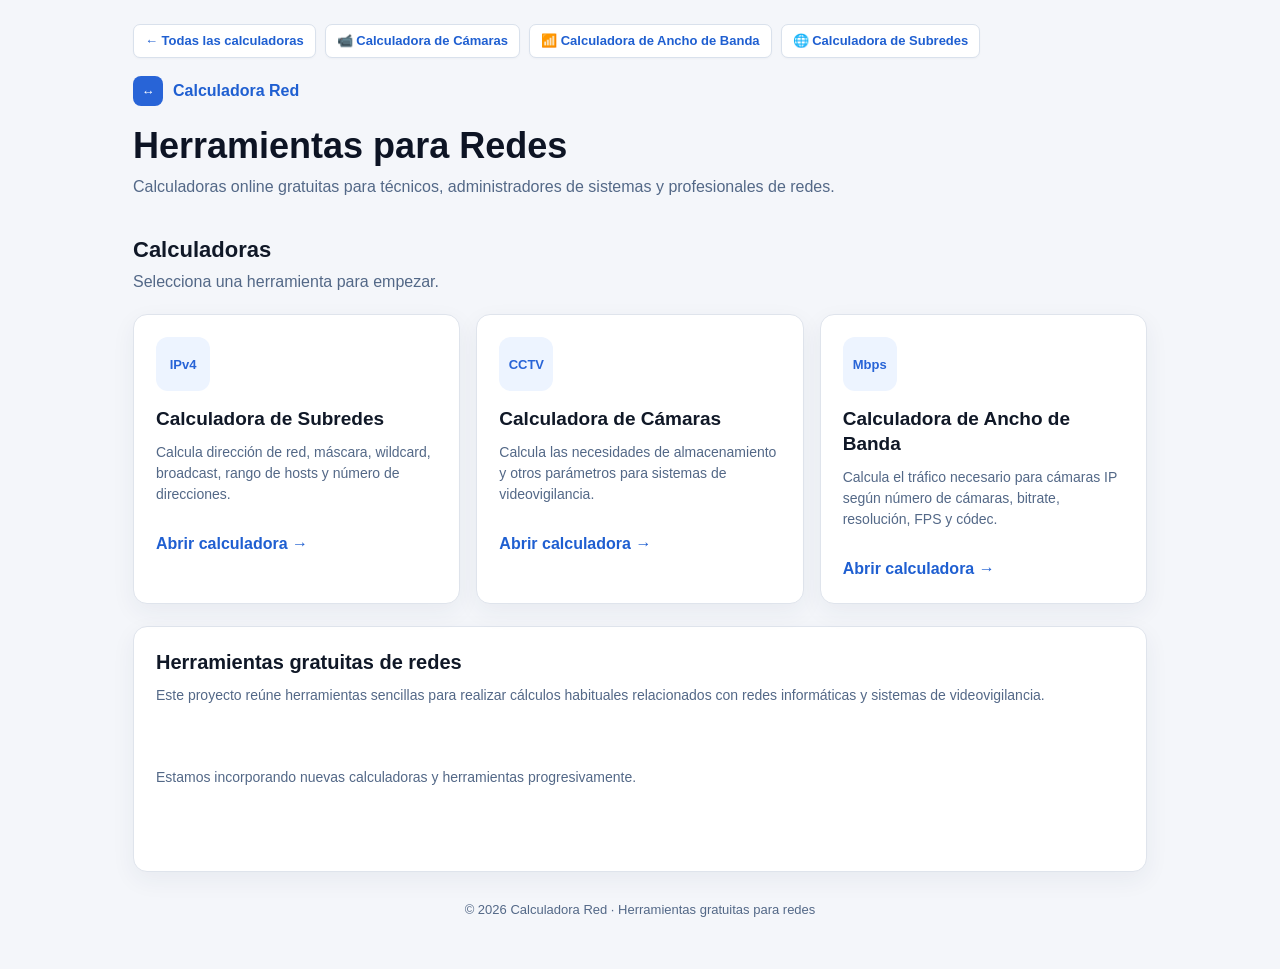
==== commit 0f911cd6: "Update index.html" ====
--- a/index.html
+++ b/index.html
@@ -133,6 +133,9 @@
     .card p{min-height:0}
 }
 </style>
+
+<link rel="stylesheet" href="navegacion.css">
+    
 </head>
 <body>
 <div class="wrap">
@@ -184,5 +187,8 @@
 <footer>© 2026 Calculadora Red · Herramientas gratuitas para redes</footer>
 
 </div>
+
+<script src="script.js"></script>
+<script src="navegacion.js"></script>
 </body>
 </html>
--- a/navegacion.css
+++ b/navegacion.css
@@ -0,0 +1,47 @@
+
+/* Navegación común de Calculadora-Red */
+.cr-nav{
+    display:flex;
+    flex-wrap:wrap;
+    gap:9px;
+    align-items:center;
+    margin:0 0 18px;
+}
+.cr-nav a{
+    display:inline-flex;
+    align-items:center;
+    gap:6px;
+    padding:8px 11px;
+    border:1px solid #d9e1ec;
+    border-radius:7px;
+    background:#fff;
+    color:#1f5fd1;
+    text-decoration:none;
+    font-size:13px;
+    font-weight:700;
+    line-height:1.25;
+    white-space:nowrap;
+    box-shadow:0 1px 2px rgba(20,40,70,.03);
+}
+.cr-nav a:hover{
+    border-color:#b9cdf1;
+    background:#f7faff;
+}
+.cr-nav a.cr-active{
+    background:#2864d7;
+    border-color:#2864d7;
+    color:#fff;
+}
+.cr-nav a.cr-active:hover{
+    background:#1f55bc;
+    border-color:#1f55bc;
+}
+@media(max-width:760px){
+    .cr-nav{
+        gap:7px;
+    }
+    .cr-nav a{
+        font-size:12px;
+        padding:7px 9px;
+    }
+}
